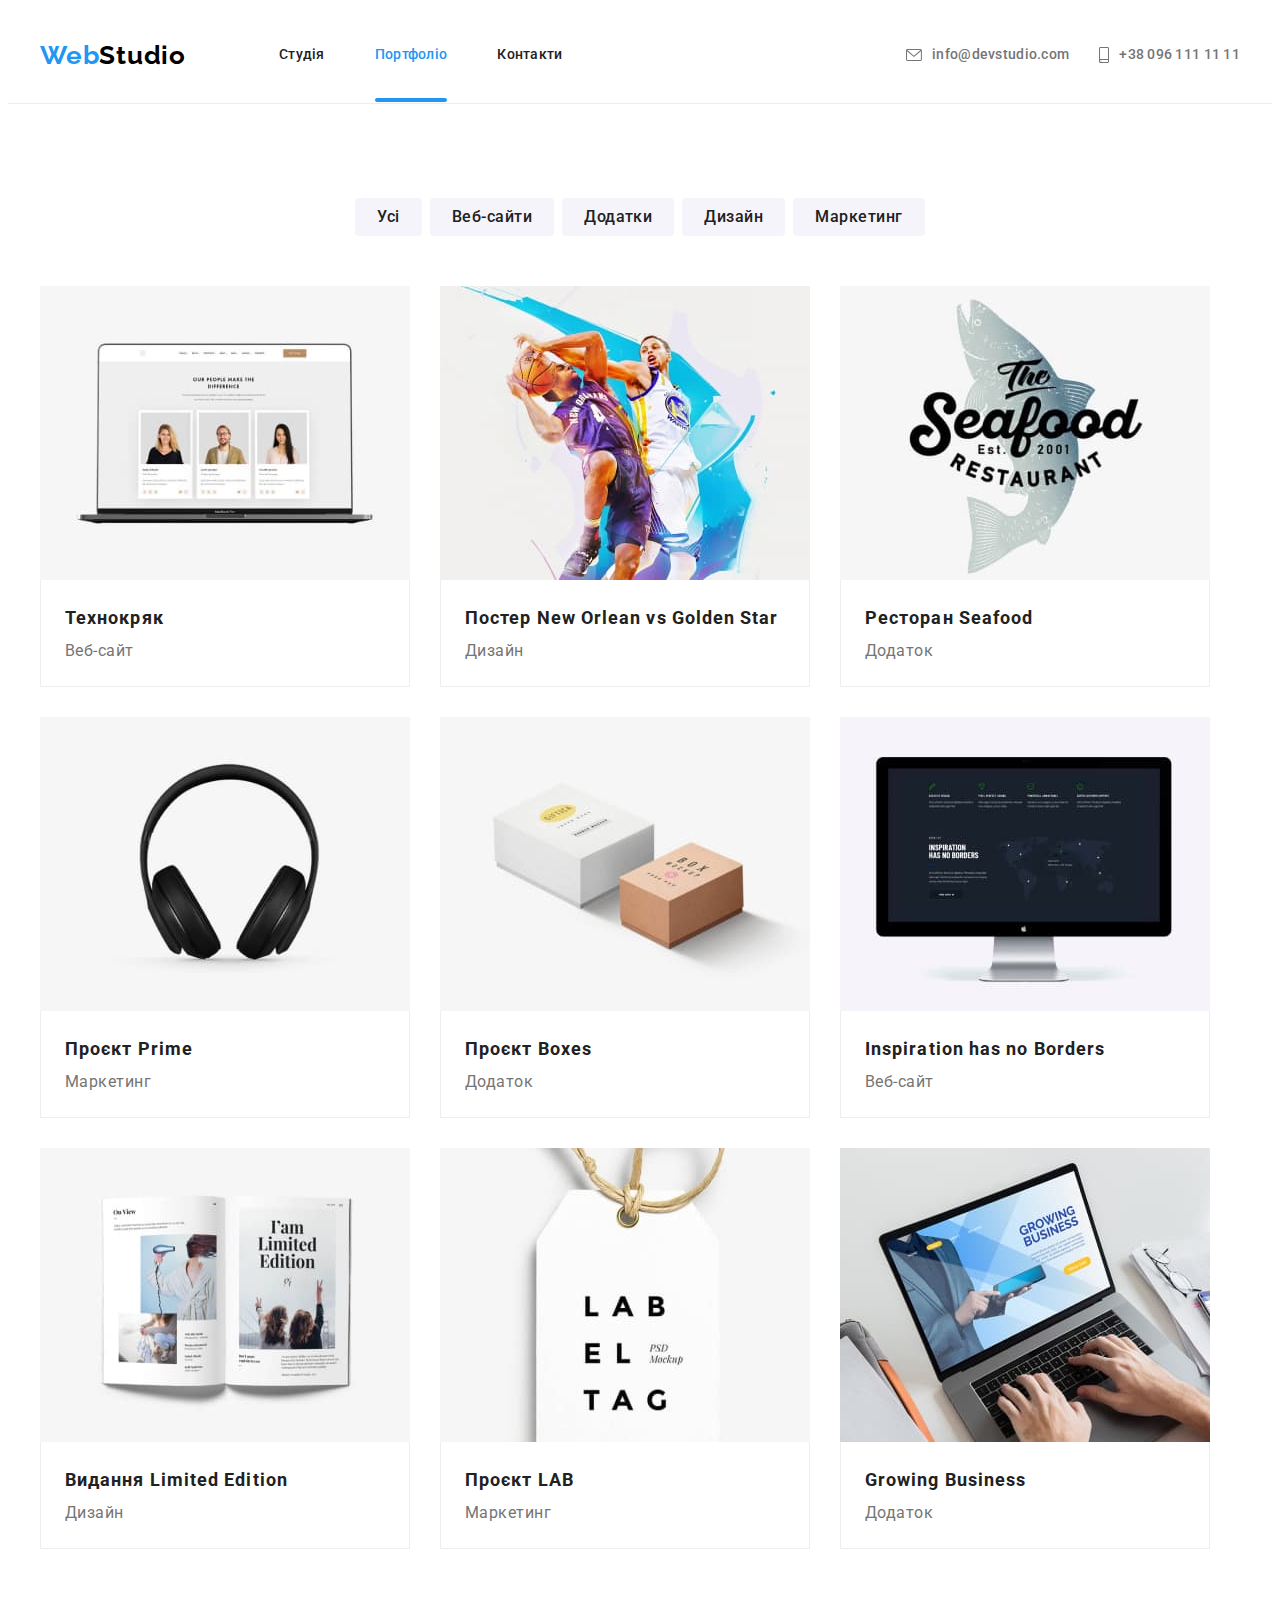
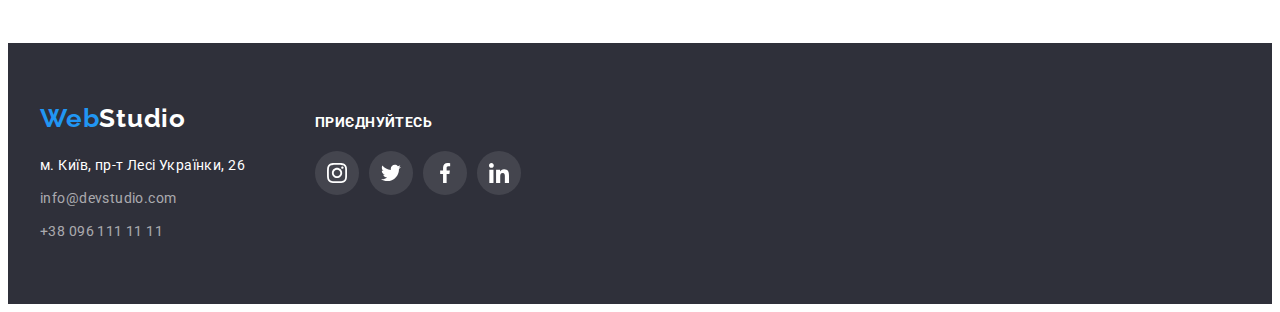
==== portfolio.html @ 01f9a9e5 "forma-modal" ====
<!DOCTYPE html>
<html lang="uk">
  <head>
    <meta charset="UTF-8" >
    <meta http-equiv="X-UA-Compatible" content="IE=edge" >
    <meta name="viewport" content="width=device-width, initial-scale=1.0" >
    <title>Portfolio</title>
    <link rel="preconnect" href="https://fonts.googleapis.com" >
    <link rel="preconnect" href="https://fonts.gstatic.com" crossorigin >
    <link
      href="https://fonts.googleapis.com/css2?family=Raleway:wght@700&family=Roboto:wght@400;500;700;900&display=swap"
      rel="stylesheet"
    >
    <link
      rel="stylesheet"
      href="https://cdnjs.cloudflare.com/ajax/libs/modern-normalize/1.1.0/modern-normalize.min.css"
      integrity="sha512-wpPYUAdjBVSE4KJnH1VR1HeZfpl1ub8YT/NKx4PuQ5NmX2tKuGu6U/JRp5y+Y8XG2tV+wKQpNHVUX03MfMFn9Q=="
      crossorigin="anonymous"
      referrerpolicy="no-referrer"
    >
    <link rel="stylesheet" href="./css/styles.css" >
  </head>
  <body>
    <header class="header">
      <div class="container header-container">
        <nav class="nav">
          <a class="logo link" href="./index.html"
            >Web<span class="logo-to">Studio</span></a
          >
          <ul class="site-nav list">
            <li class="nav-list-item">
              <a class="nav-link link" href="./index.html">Студія</a>
            </li>
            <li class="nav-list-item">
              <a class="nav-link link current" href="./portfolio.html"
                >Портфоліо</a
              >
            </li>
            <li class="nav-list-item">
              <a class="nav-link link" href="#">Контакти</a>
            </li>
          </ul>
        </nav>
        <div class="header-address">
          <ul class="site-contact list">
            <li class="nav-item">
              <a class="nav-mail link" href="mailto:info@devstudio.com">
                <svg class="nav-mail-icon" width="16" height="12">
                  <use href="./images/symbol-defs.svg#icon-envelope"></use>
                </svg>
                info@devstudio.com
              </a>
            </li>
            <li class="nav-item">
              <a class="nav-tel link" href="tel:+380961111111">
                <svg class="nav-tel-icon" width="10" height="16">
                  <use href="./images/symbol-defs.svg#icon-smartphone"></use>
                </svg>
                +38 096 111 11 11
              </a>
            </li>
          </ul>
        </div>
      </div>
    </header>
    <main>
      <section class="portfolio section">
        <div class="container portfolio-container">
          <h1 class="visually-hidden">Портфоліо</h1>

          <ul class="button-list list">
            <li class="button-item">
              <button type="button" class="button">Усі</button>
            </li>
            <li class="button-item">
              <button type="button" class="button">Веб-сайти</button>
            </li>
            <li class="button-item">
              <button type="button" class="button">Додатки</button>
            </li>
            <li class="button-item">
              <button type="button" class="button">Дизайн</button>
            </li>
            <li class="button-item">
              <button type="button" class="button">Маркетинг</button>
            </li>
          </ul>

          <ul class="portfolio-list list">
            <li class="portfolio-item">
              <a class="portfolio-link link" href="#">
               <div class="portfolio-top-wrap">
                  <img src="./images/img7.jpg" alt="Tehnocrak" width="370" >
                  <p class="portfolio-top-text">Ресурс пропонує комплексні пропозиції з різним рівнем функціоналу та сервісів. Все це дозволить відвідувачу отримати вичерпні відомості про компанію чи приватну особу.</p>
               </div>
                <div class="card-content">
                  <h2 class="text">Технокряк</h2>
                  <p class="subtext">Веб-сайт</p>
                </div>
              </a>
            </li>
            <li class="portfolio-item">
              <a class="portfolio-link link" href="#">
                <div class="portfolio-top-wrap">
                  <img src="./images/img8.jpg" alt="Golden Star" width="370" >
                   <p class="portfolio-top-text">Ресурс пропонує комплексні пропозиції з різним рівнем функціоналу та сервісів. Все це дозволить відвідувачу отримати вичерпні відомості про компанію чи приватну особу.</p>
                </div>
                <div class="card-content">
                  <h2 class="text">Постер New Orlean vs Golden Star</h2>
                  <p class="subtext">Дизайн</p>
                </div>
              </a>
            </li>
            <li class="portfolio-item">
              <a class="portfolio-link link" href="#">
                <div class="portfolio-top-wrap">
                  <img src="./images/img9.jpg" alt="Seafood" width="370" >
                  <p class="portfolio-top-text">Ресурс пропонує комплексні пропозиції з різним рівнем функціоналу та сервісів. Все це дозволить відвідувачу отримати вичерпні відомості про компанію чи приватну особу.</p>
                  </div>
                  <div class="card-content">
                  <h2 class="text">Ресторан Seafood</h2>
                  <p class="subtext">Додаток</p>
                </div>
              </a>
            </li>
            <li class="portfolio-item">
              <a class="portfolio-link link" href="#">
                <div class="portfolio-top-wrap">
                  <img src="./images/img10.jpg" alt="Prime" width="370" >
                  <p class="portfolio-top-text">Ресурс пропонує комплексні пропозиції з різним рівнем функціоналу та сервісів. Все це дозволить відвідувачу отримати вичерпні відомості про компанію чи приватну особу.</p>
                </div>
                <div class="card-content">
                  <h2 class="text">Проєкт Prime</h2>
                  <p class="subtext">Маркетинг</p>
                </div>
              </a>
            </li>
            <li class="portfolio-item">
              <a class="portfolio-link link" href="#">
                <div class="portfolio-top-wrap">
                  <img src="./images/img11.jpg" alt="Boxes" width="370" >
                  <p class="portfolio-top-text">Ресурс пропонує комплексні пропозиції з різним рівнем функціоналу та сервісів. Все це дозволить відвідувачу отримати вичерпні відомості про компанію чи приватну особу.</p>                  
                </div>
                <div class="card-content">
                  <h2 class="text">Проєкт Boxes</h2>
                  <p class="subtext">Додаток</p>
                </div>
              </a>
            </li>
            <li class="portfolio-item">
              <a class="portfolio-link link" href="#">
                <div class="portfolio-top-wrap">
                  <img src="./images/img12.jpg" alt="Inspiration" width="370" >
                  <p class="portfolio-top-text">Ресурс пропонує комплексні пропозиції з різним рівнем функціоналу та сервісів. Все це дозволить відвідувачу отримати вичерпні відомості про компанію чи приватну особу.</p>
                </div>
                <div class="card-content">
                  <h2 class="text">Inspiration has no Borders</h2>
                  <p class="subtext">Веб-сайт</p>
                </div>
              </a>
            </li>
            <li class="portfolio-item">
              <a class="portfolio-link link" href="#">
                <div class="portfolio-top-wrap">
                  <img src="./images/img13.jpg" alt="Limited Edition" width="370">
                  <p class="portfolio-top-text">Ресурс пропонує комплексні пропозиції з різним рівнем функціоналу та сервісів. Все це дозволить відвідувачу отримати вичерпні відомості про компанію чи приватну особу.</p>
                </div>
                <div class="card-content">
                  <h2 class="text">Видання Limited Edition</h2>
                  <p class="subtext">Дизайн</p>
                </div>
              </a>
            </li>
            <li class="portfolio-item">
              <a class="portfolio-link link" href="#">
                <div class="portfolio-top-wrap">
                  <img src="./images/img14.jpg" alt="Lab" width="370" >
                  <p class="portfolio-top-text">Ресурс пропонує комплексні пропозиції з різним рівнем функціоналу та сервісів. Все це дозволить відвідувачу отримати вичерпні відомості про компанію чи приватну особу.</p>
                </div>
                <div class="card-content">
                  <h2 class="text">Проєкт LAB</h2>
                  <p class="subtext">Маркетинг</p>
                </div>
              </a>
            </li>
            <li class="portfolio-item">
              <a class="portfolio-link link" href="#">
                <div class="portfolio-top-wrap">
                  <img src="./images/img15.jpg" alt="Growing Business" width="370">
                  <p class="portfolio-top-text">Ресурс пропонує комплексні пропозиції з різним рівнем функціоналу та сервісів. Все це дозволить відвідувачу отримати вичерпні відомості про компанію чи приватну особу.</p>
                </div>
                <div class="card-content">
                  <h2 class="text">Growing Business</h2>
                  <p class="subtext">Додаток</p>
                </div>
              </a>
            </li>
          </ul>
        </div>
      </section>
    </main>
    <!-- Футер -->
    <footer class="footer">
      <div class="container footer-container">
        <div class="footer-container-address">
          <a class="logo link" href="./index.html"
            >Web<span class="footer-logo">Studio</span></a
          >
          <address class="address">
            <ul class="list">
              <li class="address-list-item">
                <a
                  class="footer-address link"
                  href="https://goo.gl/maps/AHgMUpBDEuagTDZh7"
                  target="_blank"
                  rel="noopener noreferrer nofolbow"
                  >м. Київ, пр-т Лесі Українки, 26</a
                >
              </li>
              <li class="address-list-item">
                <a class="address-mail link" href="mailto:info@devstudio.com"
                  >info@devstudio.com</a
                >
              </li>
              <li class="address-list-item">
                <a class="address-tel link" href="tel:+380961111111"
                  >+38 096 111 11 11</a
                >
              </li>
            </ul>
          </address>
        </div>
        <div class="footer-soc">
          <p class="footer-title">Приєднуйтесь</p>
          <ul class="footer-soc-list list">
            <li class="footer-soc-item">
              <a
                href="https://www.instagram.com"
                class="footer-soc-link link"
                target="_blank"
                rel="noopener noreferrer nofolbow"
              >
                <svg class="footer-soc-icon" width="20" height="20">
                  <use href="./images/symbol-defs.svg#icon-instagram"></use>
                </svg>
              </a>
            </li>
            <li class="footer-soc-item">
              <a
                href="https://www.twitter.com"
                class="footer-soc-link link"
                target="_blank"
                rel="noopener noreferrer nofolbow"
                ><svg class="footer-soc-icon" width="20" height="20">
                  <use href="./images/symbol-defs.svg#icon-twitter"></use>
                </svg>
              </a>
            </li>
            <li class="footer-soc-item">
              <a
                href="https://www.facebook.com"
                class="footer-soc-link link"
                target="_blank"
                rel="noopener noreferrer nofolbow"
              >
                <svg class="footer-soc-icon" width="20" height="20">
                  <use href="./images/symbol-defs.svg#icon-facebook"></use>
                </svg>
              </a>
            </li>
            <li class="footer-soc-item">
              <a
                href="https://www.linkedin.com"
                class="footer-soc-link link"
                target="_blank"
                rel="noopener noreferrer nofolbow"
              >
                <svg class="footer-soc-icon" width="20" height="20">
                  <use href="./images/symbol-defs.svg#icon-linkedin"></use>
                </svg>
              </a>
            </li>
          </ul>
        </div>
      </div>
    </footer>
  </body>
</html>
---- css/styles.css ----
:root {
  --primary-text-color: #212121;
  --title-text-color: #757575;
  --accent-color: #2196f3;
  --text-logo-studio: #000000;
  --headin-color: #ffffff;
  --background-hero: #2f303a;
  --background-grup: #f5f4fa;
  --background-color-fon: #f5f5f5;
  --color-button: #188ce8;
  --card-set-gap: 30px;
  --tra: 250ms cubic-bezier(0.4, 0, 0.2, 1);
}

body {
  font-family: "Roboto", sans-serif;
  color: var(--primary-text-color);
  background-color: var(--headin-color);
}

p,
h1,
h2,
h3,
h4,
h5,
h6 {
  margin: 0;
}
ul,
ol {
  margin: 0;
  padding-left: 0;
}
img {
  display: block;
  max-width: 100%;
  height: auto;
}
buton {
  cursor: pointer;
}
.visually-hidden {
  position: absolute;
  white-space: nowrap;
  width: 1px;
  height: 1px;
  overflow: hidden;
  border: 0;
  padding: 0;
  clip: rect(0 0 0 0);
  clip-path: inset(50%);
  margin: -1px;
}

.link {
  text-decoration: none;
}
.list {
  list-style: none;
}
.container {
  width: 1200px;
  padding-left: 15px;
  padding-right: 15px;
  margin: 0 auto;
  /* outline: 1px solid red; */
}
.section {
  padding-top: 94px;
  padding-bottom: 94px;
}
/* logo */
.header {
  border-bottom: 1px solid #ececec;
}
.logo {
  font-family: "Raleway", sans-serif;
  font-weight: 700;
  font-size: 26px;
  line-height: 1.19;
  letter-spacing: 0.03em;
  color: var(--accent-color);
}
.logo-to {
  color: var(--text-logo-studio);
  margin-right: 93px;
}
/* nav */
.nav {
  display: flex;
  align-items: center;
  
}
.header-container {
  display: flex;
  align-items: center;
  padding-top: 32px;
  padding-bottom: 32px;
}

.site-nav {
  display: flex;
  align-items: center;
  gap: 50px;
}
.nav-list-item {
  font-weight: 500;
  font-size: 14px;
  line-height: 1.14;
  letter-spacing: 0.02em;
  
 }
.nav-link {
   font-weight: 500;
  font-size: 14px;
  line-height: 1.14;
  letter-spacing: 0.02em;
  color: var(--primary-text-color);
   position: relative;
   transition: color var(--tra);
}

.current::after{
  position: absolute;
  bottom: -40px;;
  content:"";
  display: block;
  width: 100%;
  height: 4px;
  background-color: #2196f3;
  border-radius: 2px;
}
.nav-link:hover,
.nav-link:focus {
  color: var(--accent-color);
}
.site-nav {
  display: flex;
  gap: 50px;
}
.site-nav .nav-link.current {
  color: var(--accent-color);
}
.header-address {
  display: flex;
  align-items: center;
  margin-left: auto;
}
.site-contact {
  display: flex;
  gap: 30px;
}
.nav-item {
  display: flex;
  align-items: center;
  margin: 0 auto;
}
.nav-mail {
  font-weight: 500;
  font-size: 14px;
  line-height: 1.14;
  letter-spacing: 0.02em;
  color: var(--title-text-color);
}
.nav-mail {
  display: flex;
  align-items: center;
  justify-content: center;
  transition: color var(--tra);
}
.nav-mail-icon {
  fill: currentColor;
  margin-right: 10px;
}
.nav-tel {
  font-weight: 500;
  font-size: 14px;
  line-height: 1.14;
  letter-spacing: 0.02em;
  color: var(--title-text-color);
}
.nav-tel {
  display: flex;
  align-items: center;
  justify-content: center;
  transition: color var(--tra);
}
.nav-tel-icon {
  fill: currentColor;
  margin-right: 10px;
}
.nav-tel:hover,
.nav-tel:focus,
.nav-mail:hover,
.nav-mail:focus {
  color: var(--accent-color);
 
}
/* main */
.title {
  font-weight: 900;
  font-size: 44px;
  line-height: 1.36;
  text-align: center;
  letter-spacing: 0.06em;
  text-transform: uppercase;
  max-width: 696px;
  margin: 0 auto;
  margin-bottom: 30px;
  color: var(--headin-color);
}

.hero {
  padding-top: 200px;
  padding-bottom: 200px;
  max-width: 1600px;
  height: 600px;
  margin-left: auto;
  margin-right: auto;
  background-image: linear-gradient(
      rgba(47, 48, 58, 0.4),
      rgba(47, 48, 58, 0.4)
    ),
    url(../images/hero.jpg);
  background-color: var(--background-hero);

  background-repeat: no-repeat;
  background-position: center;
  background-size: cover;
}

/* botton */
.button {
  font-family: inherit;
  font-weight: 700;
  font-size: 16px;
  line-height: 1.88;
  display: flex;
  align-items: center;
  text-align: center;
  letter-spacing: 0.06em;
}
.button.order {
  color: var(--headin-color);
  background: var(--accent-color);
  border: none;
  border-radius: 4px;
  margin: 0 auto;
  display: block;
  margin-top: 30px;
  min-width: 216px;
  height: 50px;
  padding: 10px 32px;
  transition: background-color var(--tra);
}
.button.order:hover,
.button.order:focus {
  background-color: var(--color-button);
}
.footer {
  background: var(--background-hero);
}
/* Наші переваги */

.hidden-list {
  display: flex;
  gap: var(--card-set-gap);
}
.hidden-item {
  width: 270px;
}
.hidden-item::before {
  display: block;
  content: "";
  height: 120px;
  margin-bottom: 30px;
  background-size: contain;
  background-repeat: no-repeat;
  background-position: center;
  background-color: var(--background-grup);
  }
.icon-antenna::before {
  background-image: url(../images/antenna.svg);
  background-size: 70px;
}
.icon-clock::before {
  background-image: url(../images/clock.svg);
   background-size: 70px;
}
.icon-diagram::before {
  background-image: url(../images/diagram.svg);
   background-size: 70px;
}
.icon-astronaut::before {
  background-image: url(../images/astronaut.svg);
   background-size: 70px;
}
.caption {
  font-weight: 700;
  font-size: 14px;
  line-height: 1.14;
  letter-spacing: 0.03em;
  text-transform: uppercase;
  margin-bottom: 10px;
}
.content {
  font-weight: 400;
  font-size: 14px;
  line-height: 1.71;
  letter-spacing: 0.03em;
  color: var(--title-text-color);
}
/* about */
.about {
  padding-top: 0;
}
.about-list {
  display: flex;
  gap: var(--card-set-gap);
}
.about-item {
  position: relative;
  width: calc((100%-var(--card-set-gap) * 2) / 3);
}
.after-about-title{
position: absolute;
bottom: 0;
width: 100%;
height: 70px;
font-weight: 700;
font-size: 14px;
line-height: 1.14;
text-align: center;
letter-spacing: 0.03em;
text-transform: uppercase;
color: #FFFFFF;
background-color: rgba(47, 48, 58, 0.8);
display: flex;
align-items: center;
justify-content: center;
}
/* Команда */
.subtitle {
  font-weight: 700;
  font-size: 36px;
  line-height: 1.17;
  text-align: center;
  letter-spacing: 0.03em;
  color: inherit;
  margin-bottom: 50px;
}
.team {
  background-color: var(--background-grup);
}
.section-list {
  display: flex;
  gap: var(--card-set-gap);
}
.picture {
  width: calc((100%-var(--card-set-gap) * 3) / 4);
  box-shadow: 0px 1px 3px rgba(0, 0, 0, 0.12), 0px 1px 1px rgba(0, 0, 0, 0.14), 0px 2px 1px rgba(0, 0, 0, 0.2);
}
.name {
  font-weight: 500;
  font-size: 16px;
  line-height: 1.19;
  text-align: center;
  letter-spacing: 0.03em;
  color: var(--primary-text-color);
  margin-bottom: 10px;
}
.specialist {
  font-weight: 400;
  font-size: 16px;
  line-height: 1.19;
  text-align: center;
  letter-spacing: 0.03em;
  color: var(--title-text-color);
  margin-bottom: 16px;
}
.picture {
  background-color: var(--headin-color);
}
.name-special {
  padding-top: 30px;
  padding-bottom: 30px;
}
.specialist-soc-list {
  display: flex;
  justify-content: center;
  gap: 10px;
}

.specialist-soc-item {
  width: 44px;
  height: 44px;
}
.specialist-soc-link {
  width: 100%;
  height: 100%;
  background: #ffffff;
  border-radius: 50%;
  display: flex;
  align-items: center;
  justify-content: center;
  transition: background-color var(--tra) ;
}
.specialist-soc-icon {
  fill: #afb1b8;
  transition: fill var(--tra);
}
.specialist-soc-link:hover,
.specialist-soc-link:focus {
  background-color: var(--accent-color);
}
.specialist-soc-link:hover .specialist-soc-icon,
.specialist-soc-link:focus .specialist-soc-icon {
  fill: #ffffff;
}
/* Постійні клієнти */
.client-list {
  display: flex;
  gap: 30px;
}

.client-item {
  width: calc((100%-var(--card-set-gap) * 5) / 6);
  height: 92px;
}
.client-link {
  width: 170px;
  height: 100%;
  border: 1px solid #afb1b8;
  border-radius: 4px;
  display: flex;
  align-items: center;
  justify-content: center;
  transition: border-color var(--tra);
}
.client-icon {
  fill: #afb1b8;
  transition: fill var(--tra);
}
.client-link:hover,
.client-link:focus{
  border-color: var(--accent-color);
}
.client-link:hover .client-icon,
.client-link:focus .client-icon{
  fill: var(--accent-color);
}

/* footer */
.footer {
  padding-top: 60px;
  padding-bottom: 60px;
}
.footer-logo {
  color: var(--headin-color);
}
.address {
  display: flex;
  margin-top: 20px;
}
.footer-address {
  font-family: inherit;
  font-style: normal;
  font-weight: 400;
  font-size: 14px;
  line-height: 1.71;
  letter-spacing: 0.03em;
  color: var(--headin-color);
  display: inline-block;
}
.address-list-item:not(:last-child) {
  margin-bottom: 9px;
}
.address-tel,
.address-mail {
  font-family: inherit;
  font-style: normal;
  font-weight: 400;
  font-size: 14px;
  line-height: 1.71;
  letter-spacing: 0.03em;
  color: rgba(255, 255, 255, 0.6);
  transition: color var(--tra);
}
.address-tel:hover,
.address-tel:focus,
.address-mail:hover,
.address-mail:focus,
.footer-address:hover,
.footer-address:focus {
  color: var(--accent-color);
}

.footer-container {
  display: flex;
  align-items: baseline;
 }

.footer-title {
  font-weight: 700;
  font-size: 14px;
  line-height: 1.14;
  letter-spacing: 0.03em;
  text-transform: uppercase;
  color: #ffffff;
  margin-bottom: 20px;
}
.footer-soc {
  margin-left: 70px;
}
.footer-soc-list {
  display: flex;
  gap: 10px;
}
.footer-soc-item {
  width: 44px;
  height: 44px;
}
.footer-soc-link {
  width: 100%;
  height: 100%;
  background: rgba(255, 255, 255, 0.1);
  border-radius: 50%;
  display: flex;
  align-items: center;
  justify-content: center;
  transition: background-color var(--tra);
}
.footer-soc-icon {
  fill: #ffffff;
}
.footer-soc-link:hover,
.footer-soc-link:focus {
  background-color: var(--accent-color);
}
/* ----------------------ПОРТФОЛІО--------------------------- */
/*Кнопки-фільтри*/
.button {
  font-weight: 500;
  font-size: 16px;
  line-height: 1.63;
  text-align: center;
  letter-spacing: 0.03em;
  border-radius: 4px;
  color: var(--primary-text-color);
  background-color: var(--background-grup);
  border: none;
  cursor: pointer;
  padding: 6px 22px;
  transition: color var(--tra), background-color var(--tra);
}
.button:hover,
.button:focus {
  color: var(--headin-color);
  background-color: var(--accent-color);
}
.button-item{
  transition: box-shadow var(--tra);
}
.button-item:hover,
.button-item:focus{
  box-shadow: 0px 3px 1px rgba(0, 0, 0, 0.1), 0px 1px 2px rgba(0, 0, 0, 0.08), 0px 2px 2px rgba(0, 0, 0, 0.12);
}
.button-list {
  display: flex;
  margin: 0 auto;
  justify-content: center;
  gap: 8px;
  margin-bottom: 50px;
}

/* Галерея */
.portfolio-list {
  display: flex;
  flex-wrap: wrap;
  gap: var(--card-set-gap);
}

.portfolio-item {
  width: ((100%-(var(--card-set-gap) * 2))/3);
 
}
.portfolio-item :hover .portfolio-top-text{
  transform: translateY(0);
}
.portfolio-top-wrap{
position: relative;
overflow: hidden;
}
.portfolio-top-text{
  position: absolute;
  top: 0;
  padding: 63px 24px;
  font-weight: 400;
font-size: 18px;
line-height: 1.56;
letter-spacing: 0.03em;
color: #FFFFFF;
background-color:  rgba(33, 150, 243, 0.9);
height: 100%;
transform:translateY(100%);
transition: transform var(--tra);
}
.portfolio-link{
  display: block;
  transition: box-shadow var(--tra);
}
.portfolio-link:hover,
.portfolio-link:focus{
 box-shadow: 0px 1px 1px rgba(0, 0, 0, 0.12), 0px 4px 4px rgba(0, 0, 0, 0.06), 1px 4px 6px rgba(0, 0, 0, 0.16);
}
.card-content {
  padding: 20px 24px;
  border: 1px solid #eeeeee;
  border-top: none;
}
.text {
  font-weight: 700;
  font-size: 18px;
  line-height: 2;
  letter-spacing: 0.06em;
  color: var(--primary-text-color);
}
.subtext {
  font-weight: 400;
  font-size: 16px;
  line-height: 1.88;
  letter-spacing: 0.03em;
  color: var(--title-text-color);
}
.backdrop{
  width: 100%;
  height: 100%;
  background-color: rgba(0, 0, 0, 0.2);
 position: fixed;
top: 0%;
transition: opacity 400ms linear, visibility 400ms linear;

}
.modal{
width: 528px;
min-height: 581px;
background: #FFFFFF;
box-shadow: 0px 1px 3px rgba(0, 0, 0, 0.12), 0px 1px 1px rgba(0, 0, 0, 0.14), 0px 2px 1px rgba(0, 0, 0, 0.2);
border-radius: 4px;
position: absolute;
top: 50%;
left: 50%;
transform: translate(-50%, -50%) scaleY(1) rotate(0);
transition: transform 250ms linear, border-radius 250ms linear;
padding: 40px;
}
.backdrop.is-hidden .modal{
  transform: translate(-50%, -50%) scaleY(0) rotate(-360deg);
  border-radius: 50%;
}
.modal-close{
  width: 30px;
  height: 30px;
  background: #FFFFFF;
border: 1px solid rgba(0, 0, 0, 0.1);
  border-radius: 50%;
  position: absolute;
  right: 10px;
  top: 10px;
  display: flex;
  align-items: center;
  justify-content: center;
  cursor: pointer;
  transition: background-color var(--tra);
  padding: 0;
  
}
.modal-close-icon{
  transition: fill var(--tra);
}
.modal-close:hover,
.modal-close:focus{
  background-color: var(--accent-color);
}
.modal-close:hover .modal-close-icon{
  fill: var(--headin-color);
}
.backdrop.is-hidden{
  opacity: 0;
  visibility: hidden;
  pointer-events: none;
}
.modal-title{
  font-weight: 700;
font-size: 20px;
line-height: 1.15;
text-align: center;
letter-spacing: 0.03em;
color: var(--primary-text-color);
margin-bottom: 12px;
}
.modall-field{
margin-bottom: 10px;
}
.input-wrap{
  position: relative;
}
.modal-input{
  width: 100%;
  height: 40px;
  border: 1px solid rgba(33, 33, 33, 0.2);
  border-radius: 4px;
  padding-left: 42px;
  outline: transparent;
}
.modal-input:focus,
.modal-input:hover{
border-color: var(--accent-color);
}
.modal-input:focus + .modal-input-icon,
.modal-input:hover + .modal-input-icon{
fill: var(--accent-color);
}
.modal-input-icon{
  position: absolute;
  left: 12px;
  top: 50%;
  transform: translateY(-50%);
}
.input-label{
  font-weight: 400;
font-size: 12px;
line-height: 1.17;
letter-spacing: 0.01em;
color: var(--title-text-color);

}
.modal-coment::placeholder{
  font-weight: 400;
font-size: 12px;
line-height: 1.6;
letter-spacing: 0.01em;
color: rgba(117, 117, 117, 0.5);

}
.modal-coment{
 width: 100%;
  height: 120px;
  border: 1px solid rgba(33, 33, 33, 0.2);
  border-radius: 4px;
  padding: 16px 12px;
  resize: none;
  outline: transparent;
  margin-bottom: 20px;
}
.modal-coment:focus,
.modal-coment:hover{
border-color: var(--accent-color);
}
.modal-check{
  margin-bottom: 30px;
}
.check-text{
  font-weight: 400;
font-size: 14px;
line-height: 1.71;
letter-spacing: 0.03em;
color: #757575;

}
.umova {
  color: #2196F3;
}
.modal-button{
  display: flex;
  align-items: center;
  justify-content: center;
  cursor: pointer;
  
 
}
.modal-button-send{
  font-weight: 700;
font-size: 16px;
line-height: 1.88;
align-items: center;
text-align: center;
letter-spacing: 0.06em;
color: #FFFFFF;
padding: 10px 52px;
background: #2196F3;
box-shadow: 0px 4px 4px rgba(0, 0, 0, 0.15);
border: 0;
border-radius: 4px;
 width: 200px;
  height: 50px;
}
.modal-button-send:focus,
.modal-button-send:hover{
background: #188CE8;
}
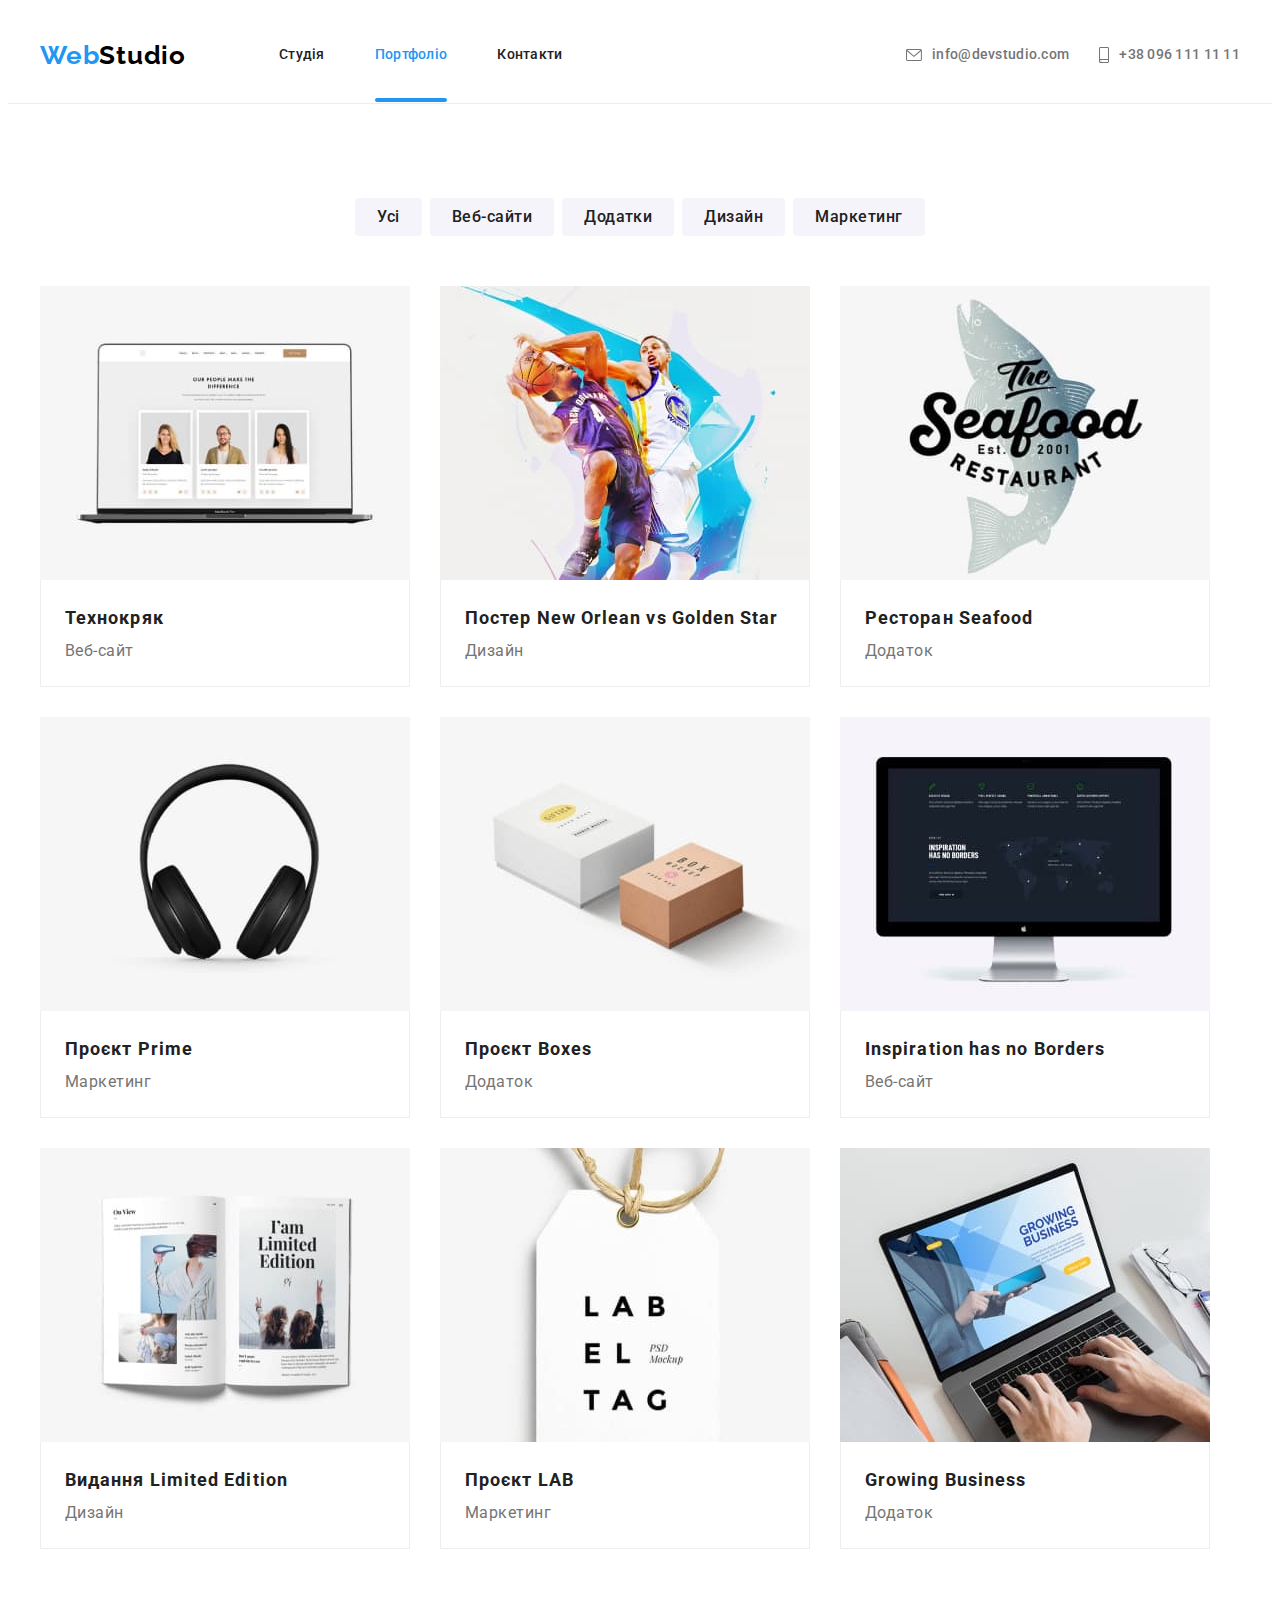
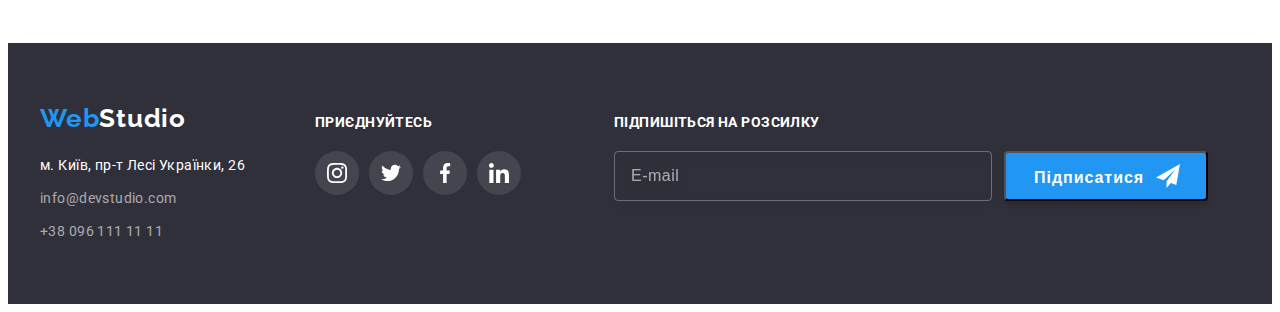
==== commit f09011af: "footer-form" ====
--- a/portfolio.html
+++ b/portfolio.html
@@ -282,6 +282,16 @@
             </li>
           </ul>
         </div>
+        <div class="footer-form-email">
+          <p class="footer-form-title">Підпишіться на розсилку</p>
+          <form class="footer-form">
+            <input type="email" name="mail"  id="email" placeholder="E-mail">
+            <button type="submit" class="footer-form-button">Підписатися</button>
+            <svg class="footer-button-icon" width="24" height="24">
+              <use href="./images/symbol-defs.svg#icon-send"></use>
+            </svg>
+        </form>
+        </div>
       </div>
     </footer>
   </body>
--- a/css/styles.css
+++ b/css/styles.css
@@ -538,6 +538,78 @@
 .footer-soc-link:focus {
   background-color: var(--accent-color);
 }
+/* Форма футера */
+.footer-form-email{
+  margin-left: 93px;
+}
+.footer-form-title{
+font-weight: 700;
+font-size: 14px;
+line-height: 1.14;
+letter-spacing: 0.03em;
+text-transform: uppercase;
+color: #FFFFFF;
+margin-bottom: 20px;
+}
+.footer-form{
+  display: flex;
+  height: 50px;
+  position: relative;
+}
+.footer-form input{
+ width: 358px;
+border: 1px solid rgba(255, 255, 255, 0.3);
+filter: drop-shadow(0px 4px 4px rgba(0, 0, 0, 0.15));
+border-radius: 4px;
+background-color: transparent;
+padding-top: 15px;
+padding-bottom: 15px;
+padding-left: 16px;
+outline: transparent;
+color: #FFFFFF;
+transition: border-color var(--tra);
+}
+.footer-form input::placeholder{
+  font-weight: 400;
+font-size: 16px;
+line-height: 1.25;
+align-items: center;
+letter-spacing: 0.03em;
+color: rgba(255, 255, 255, 0.6);
+}
+.footer-form input:focus,
+.footer-form input:hover{
+  border-color: var(--accent-color);
+}
+.footer-form-button{
+  min-width: 200px;
+   font-weight: 700;
+font-size: 16px;
+line-height: 1.88;
+letter-spacing: 0.06em;
+color: #FFFFFF;
+background: #2196F3;
+box-shadow: 0px 4px 4px rgba(0, 0, 0, 0.15);
+border-radius: 4px;
+padding-top: 10px;
+padding-bottom: 10px;
+padding-left: 28px;
+padding-right: 62px;
+margin-left: 12px;
+cursor: pointer;
+transition: background-color var(--tra);
+}
+.footer-form-button:focus,
+.footer-form-button:hover{
+   background-color: var(--color-button);
+}
+.footer-button-icon{
+  fill: #FFFFFF;
+  position: absolute;
+  right: 28px;
+  top: 50%;
+  transform: translateY(-50%);
+}
 /* ----------------------ПОРТФОЛІО--------------------------- */
 /*Кнопки-фільтри*/
 .button {
@@ -633,6 +705,7 @@
   letter-spacing: 0.03em;
   color: var(--title-text-color);
 }
+/* --Модальне вікно-- */
 .backdrop{
   width: 100%;
   height: 100%;
@@ -651,12 +724,12 @@
 position: absolute;
 top: 50%;
 left: 50%;
-transform: translate(-50%, -50%) scaleY(1) rotate(0);
+transform: translate(-50%, -50%) scaleY(1);
 transition: transform 250ms linear, border-radius 250ms linear;
 padding: 40px;
 }
 .backdrop.is-hidden .modal{
-  transform: translate(-50%, -50%) scaleY(0) rotate(-360deg);
+  transform: translate(-50%, -50%) scaleY(0);
   border-radius: 50%;
 }
 .modal-close{
@@ -679,12 +752,12 @@
 .modal-close-icon{
   transition: fill var(--tra);
 }
-.modal-close:hover,
+/* .modal-close:hover,
 .modal-close:focus{
   background-color: var(--accent-color);
-}
+} */
 .modal-close:hover .modal-close-icon{
-  fill: var(--headin-color);
+  fill: var(--accent-color);
 }
 .backdrop.is-hidden{
   opacity: 0;
@@ -713,11 +786,15 @@
   border-radius: 4px;
   padding-left: 42px;
   outline: transparent;
-}
+  transition: border-color var(--tra);
+}
+
+
 .modal-input:focus,
 .modal-input:hover{
 border-color: var(--accent-color);
 }
+
 .modal-input:focus + .modal-input-icon,
 .modal-input:hover + .modal-input-icon{
 fill: var(--accent-color);
@@ -727,6 +804,11 @@
   left: 12px;
   top: 50%;
   transform: translateY(-50%);
+  transition: fill var(--tra);
+}
+.modal-input-icon:focus,
+.modal-input-icon:hover{
+fill: var(--accent-color);
 }
 .input-label{
   font-weight: 400;
@@ -753,6 +835,7 @@
   resize: none;
   outline: transparent;
   margin-bottom: 20px;
+  transition: border-color var(--tra);
 }
 .modal-coment:focus,
 .modal-coment:hover{
@@ -772,12 +855,44 @@
 .umova {
   color: #2196F3;
 }
+.modal-label{
+  display: flex;
+  align-items: center;
+  gap: 8px;
+}
+.checkbox{
+  /* -webkit-appearance: none;
+  -moz-appearance: none;
+  appearance: none; */
+  position: absolute;
+  width: 1px;
+  height: 1px;
+  margin: -1px;
+  border: 0;
+  padding: 0;
+  clip: rect(0 0 0 0);
+  overflow: hidden;
+}
+.icon-check{
+  display: block;
+  width: 15px;
+  height: 15px;
+  border: 2px solid #212121;
+  border-radius: 2px;
+}
+.checkbox:checked + .icon-check{
+  background-color: var(--accent-color);
+  background-image: url(../images/icon-check.svg);
+  background-size: contain;
+  background-position: center;
+  background-origin:border-box;
+  border: transparent;
+}
 .modal-button{
   display: flex;
   align-items: center;
   justify-content: center;
   cursor: pointer;
-  
  
 }
 .modal-button-send{
@@ -795,8 +910,10 @@
 border-radius: 4px;
  width: 200px;
   height: 50px;
+  cursor: pointer;
+  transition: background-color var(--tra);
 }
 .modal-button-send:focus,
 .modal-button-send:hover{
-background: #188CE8;
-}
+background-color: #188CE8;
+}
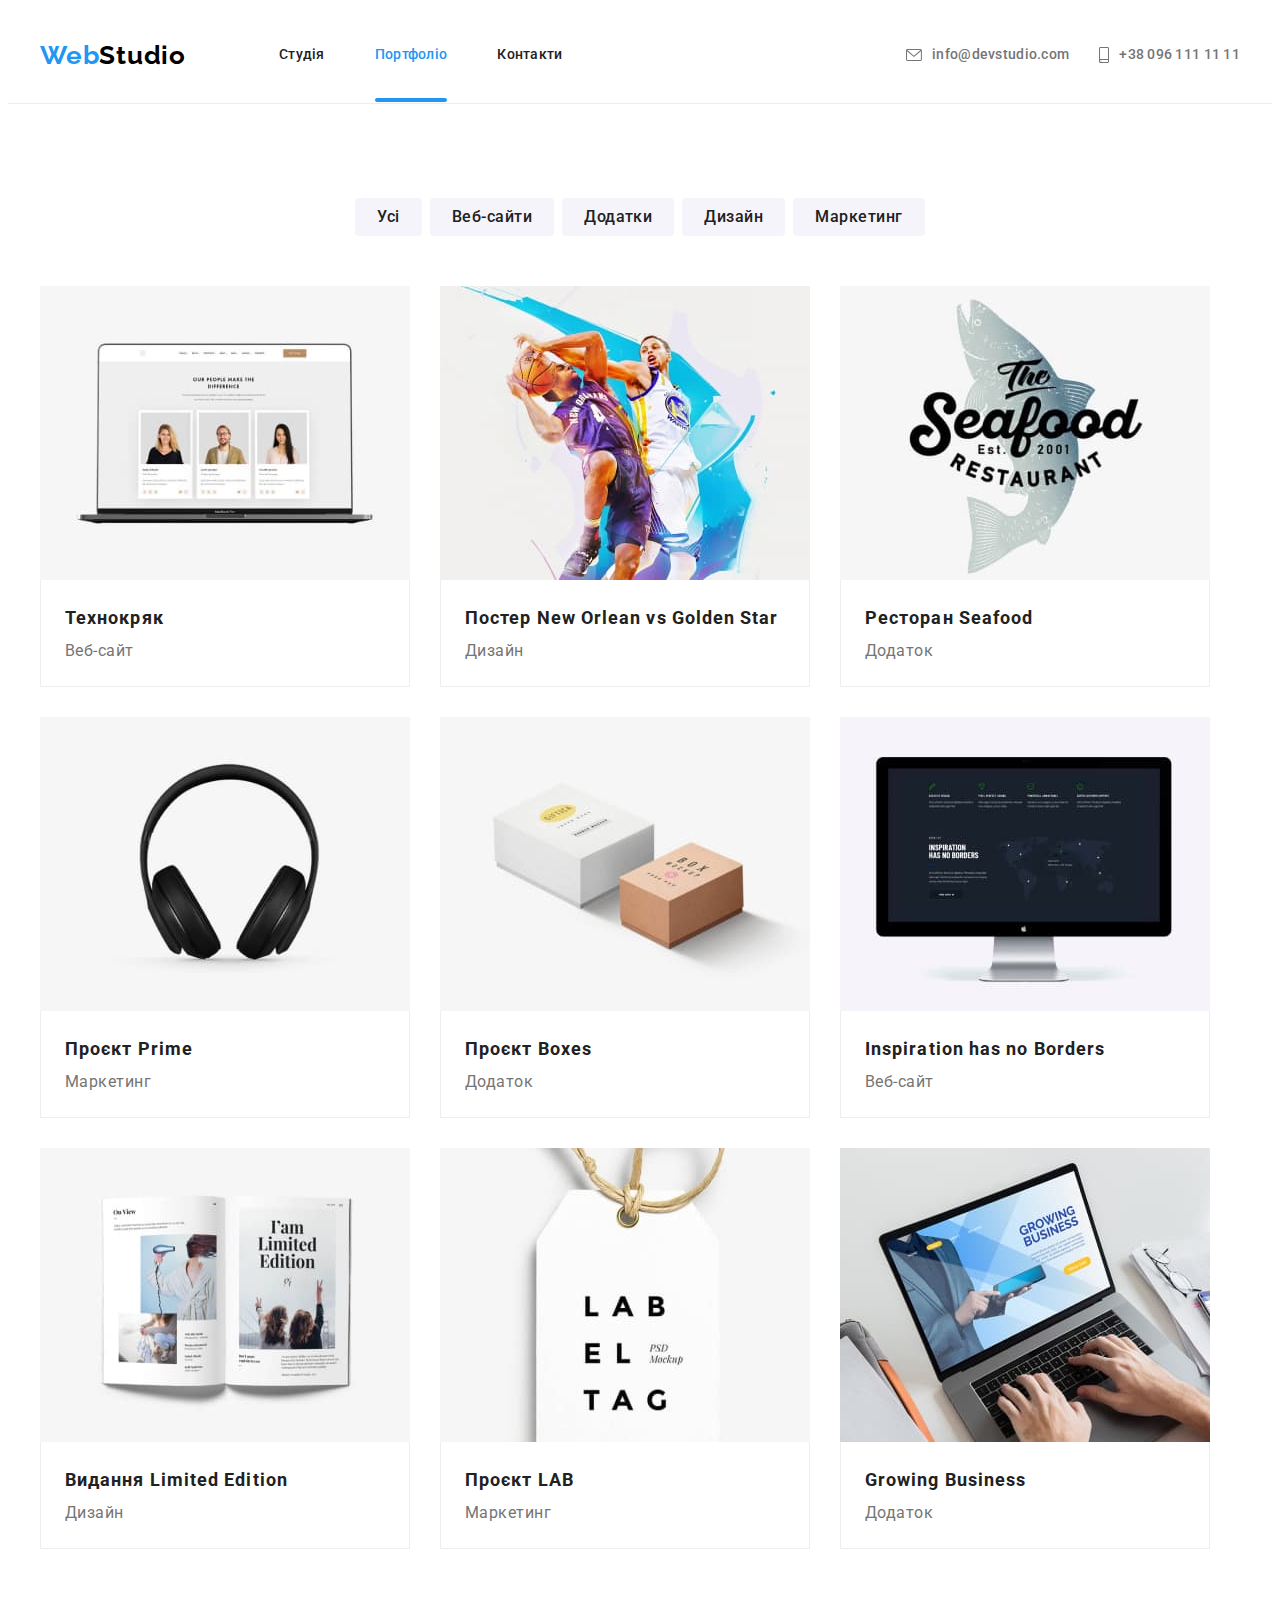
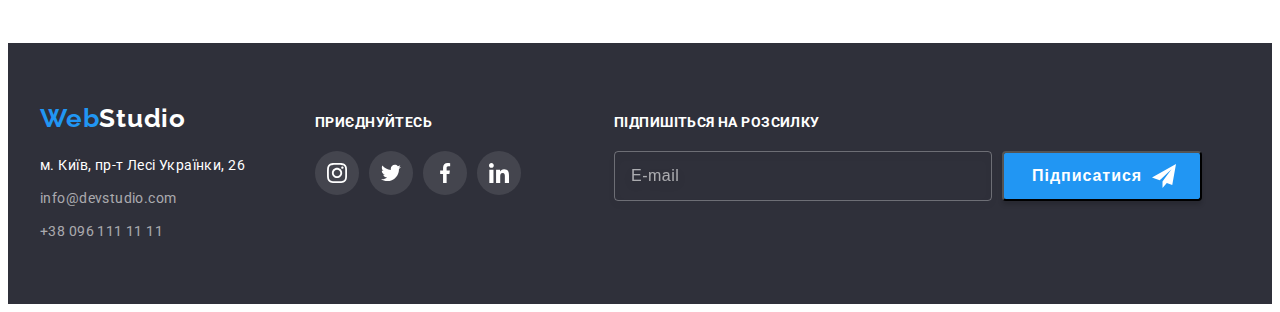
==== commit c87b6ad6: "footer svg" ====
--- a/portfolio.html
+++ b/portfolio.html
@@ -286,10 +286,10 @@
           <p class="footer-form-title">Підпишіться на розсилку</p>
           <form class="footer-form">
             <input type="email" name="mail"  id="email" placeholder="E-mail">
-            <button type="submit" class="footer-form-button">Підписатися</button>
+            <button type="submit" class="footer-form-button">Підписатися
             <svg class="footer-button-icon" width="24" height="24">
               <use href="./images/symbol-defs.svg#icon-send"></use>
-            </svg>
+            </svg></button>
         </form>
         </div>
       </div>
--- a/css/styles.css
+++ b/css/styles.css
@@ -582,6 +582,8 @@
   border-color: var(--accent-color);
 }
 .footer-form-button{
+  display: flex;
+  align-items: center;
   min-width: 200px;
    font-weight: 700;
 font-size: 16px;
@@ -594,8 +596,7 @@
 padding-top: 10px;
 padding-bottom: 10px;
 padding-left: 28px;
-padding-right: 62px;
-margin-left: 12px;
+margin-left: 10px;
 cursor: pointer;
 transition: background-color var(--tra);
 }
@@ -605,10 +606,11 @@
 }
 .footer-button-icon{
   fill: #FFFFFF;
-  position: absolute;
+  margin-left: 10px;
+  /* position: absolute;
   right: 28px;
   top: 50%;
-  transform: translateY(-50%);
+  transform: translateY(-50%); */
 }
 /* ----------------------ПОРТФОЛІО--------------------------- */
 /*Кнопки-фільтри*/
